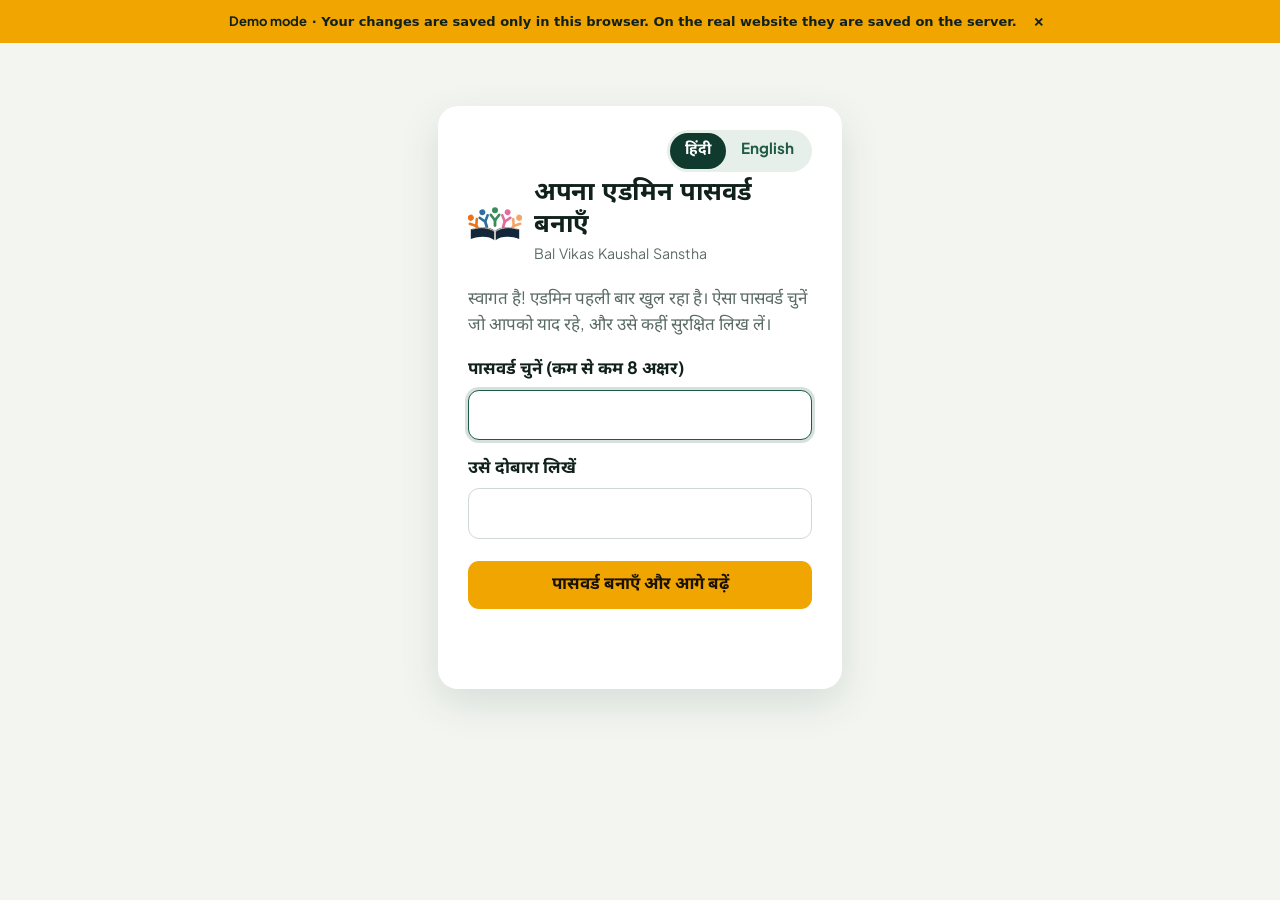
==== admin/index.html @ 6372e52e "Replace site with full Bal Vikas Kaushal Sanstha website" ====
<!DOCTYPE html>
<html lang="en">
<head><script src="../assets/js/demo-api.js"></script>
<meta charset="UTF-8"><meta name="viewport" content="width=device-width,initial-scale=1">
<meta name="robots" content="noindex,nofollow">
<title>Website admin | Bal Vikas Kaushal Sanstha</title>
<link rel="icon" href="../favicon.ico">
<link rel="stylesheet" href="admin.css">
</head>
<body>
<div id="app"><p class="boot">Loading the admin panel...</p></div>
<noscript><p class="boot">Please turn on JavaScript to use the admin panel.</p></noscript>
<script src="lang-hi.js"></script>
<script src="admin.js"></script>
</body>
</html>
---- admin/admin.css ----
@font-face{font-family:"Plus Jakarta Sans";src:url(../assets/fonts/plus-jakarta-sans-latin-wght-normal.woff2) format("woff2");font-weight:200 800;font-display:swap}
@font-face{font-family:"Noto Sans Devanagari";src:url(../assets/fonts/noto-sans-devanagari-devanagari-wght-normal.woff2) format("woff2");font-weight:100 900;font-display:swap}
:root{--ink:#10201A;--muted:#5b6b64;--bg:#F3F5F1;--card:#fff;--line:#dfe5df;--g:#0F3A2D;--g2:#1F5A47;--g3:#E6EFE9;--o:#F0A500;--od:#8A5700;--red:#B3261E;--ok:#1B6B3A;--r:14px}
*{box-sizing:border-box}
html{-webkit-text-size-adjust:100%}
body{margin:0;font:17px/1.55 "Plus Jakarta Sans","Noto Sans Devanagari",system-ui,sans-serif;background:var(--bg);color:var(--ink)}
:lang(hi),.hi-in{font-family:"Noto Sans Devanagari","Plus Jakarta Sans",sans-serif}
h1,h2,h3{margin:0;line-height:1.25;letter-spacing:-.01em}
h1{font-size:1.6rem}h2{font-size:1.2rem}h3{font-size:1.02rem}
a{color:var(--g2)}
button{font:inherit;cursor:pointer}
.boot{padding:60px 20px;text-align:center;color:var(--muted)}
/* buttons */
.btn{display:inline-flex;align-items:center;justify-content:center;gap:8px;border:0;border-radius:11px;padding:11px 18px;font-weight:700;background:var(--ink);color:#fff;text-decoration:none;min-height:44px;transition:transform .15s,background .15s}
.btn:hover{background:#000}.btn:active{transform:translateY(1px)}
.btn.pri{background:var(--o);color:#1a1200}.btn.pri:hover{background:#ffb81f}
.btn.line{background:#fff;color:var(--ink);border:1.5px solid var(--line)}.btn.line:hover{background:var(--g3)}
.btn.danger{background:#fff;color:var(--red);border:1.5px solid #f0c9c6}.btn.danger:hover{background:#fdeceb}
.btn.sm{padding:7px 12px;min-height:36px;font-size:.9rem;border-radius:9px}
.btn[disabled]{opacity:.5;pointer-events:none}
:focus-visible{outline:3px solid var(--o);outline-offset:2px}
/* login */
.auth{max-width:440px;margin:7vh auto;padding:0 18px}
.auth .box{background:var(--card);border-radius:20px;padding:30px;box-shadow:0 14px 40px rgba(15,58,45,.12)}
.auth .logo{display:flex;align-items:center;gap:12px;margin-bottom:18px}.auth .logo img{width:54px;height:54px}
.auth p{color:var(--muted);margin:8px 0 18px}
/* shell */
.shell{display:grid;grid-template-columns:260px 1fr;min-height:100vh}
.side{background:var(--g);color:#fff;padding:18px 14px;position:sticky;top:0;height:100vh;overflow:auto}
.side .brand{display:flex;align-items:center;gap:10px;padding:4px 8px 16px;border-bottom:1px solid rgba(255,255,255,.14);margin-bottom:12px}
.side .brand img{width:42px;height:42px;background:#fff;border-radius:10px;padding:3px}
.side .brand b{font-size:.95rem;line-height:1.2}.side .brand small{display:block;opacity:.7;font-weight:500}
.side nav a{display:flex;align-items:center;gap:11px;padding:11px 12px;border-radius:11px;color:#dbe8e1;text-decoration:none;font-weight:600;margin-bottom:2px}
.side nav a:hover{background:rgba(255,255,255,.08)}
.side nav a.on{background:#fff;color:var(--g)}
.side nav .grp{font-size:.72rem;letter-spacing:.12em;text-transform:uppercase;color:#9fbcae;margin:16px 10px 6px;font-weight:700}
.side nav svg{width:20px;height:20px;flex:none}
.side .foot{margin-top:18px;padding:12px 8px 0;border-top:1px solid rgba(255,255,255,.14);display:grid;gap:8px}
.side .foot a,.side .foot button{color:#dbe8e1;background:none;border:0;text-align:left;padding:8px 6px;font-weight:600;text-decoration:none;border-radius:8px}
.side .foot a:hover,.side .foot button:hover{background:rgba(255,255,255,.08)}
.main{padding:28px clamp(16px,3vw,40px) 80px;max-width:1100px;width:100%}
.top{display:none}
.pagehead{display:flex;justify-content:space-between;align-items:flex-start;gap:16px;flex-wrap:wrap;margin-bottom:20px}
.pagehead p{margin:6px 0 0;color:var(--muted);max-width:62ch}
.card{background:var(--card);border:1px solid var(--line);border-radius:var(--r);padding:20px;margin-bottom:18px}
.card h2{margin-bottom:4px}.card>p.sub{margin:0 0 16px;color:var(--muted)}
.note{background:#FFF7E0;border:1px solid #f1d98a;color:#5b4300;border-radius:12px;padding:12px 14px;margin:0 0 16px;font-size:.94rem}
.note.info{background:var(--g3);border-color:#c5dccf;color:#14412f}
.note.bad{background:#fdeceb;border-color:#f0c9c6;color:#7c1b15}
.tabs{display:flex;gap:6px;margin:0 0 18px;flex-wrap:wrap}
.tabs button{border:1.5px solid var(--line);background:#fff;border-radius:999px;padding:8px 16px;font-weight:700;color:var(--muted)}
.tabs button.on{background:var(--g);border-color:var(--g);color:#fff}
/* dashboard */
.stats{display:grid;grid-template-columns:repeat(auto-fit,minmax(210px,1fr));gap:14px;margin-bottom:18px}
.stat{background:#fff;border:1px solid var(--line);border-radius:var(--r);padding:18px}
.stat small{display:block;color:var(--muted);font-weight:600}
.stat b{display:block;font-size:1.9rem;margin:2px 0 10px;letter-spacing:-.02em}
.stat .acts{display:flex;gap:8px;flex-wrap:wrap}
.check{list-style:none;margin:0;padding:0}
.check li{display:flex;gap:12px;align-items:flex-start;padding:11px 0;border-top:1px solid var(--line)}
.check li:first-child{border-top:0}
.check .dot{flex:none;width:22px;height:22px;border-radius:50%;border:2px solid var(--line);margin-top:2px;display:grid;place-items:center;font-size:.8rem}
.check .done .dot{background:var(--ok);border-color:var(--ok);color:#fff}
.check .todo .dot{border-color:var(--o);background:#fff7e0}
/* lists */
.rows{display:grid;gap:10px}
.row{display:grid;grid-template-columns:auto 1fr auto;gap:14px;align-items:center;background:#fff;border:1px solid var(--line);border-radius:12px;padding:10px 12px}
.row .th{width:64px;height:64px;border-radius:10px;background:var(--g3) center/cover no-repeat;flex:none;overflow:hidden}
.row .th img{width:100%;height:100%;object-fit:cover;display:block}
.row .th.none{display:grid;place-items:center;color:#8aa597;font-size:.7rem;text-align:center}
.row .tt b{display:block;font-size:1rem}
.row .tt span{color:var(--muted);font-size:.9rem}
.row .tt .pill{display:inline-block;background:var(--g3);color:var(--g);border-radius:999px;padding:1px 10px;font-size:.78rem;font-weight:700;margin-right:6px}
.row .acts{display:flex;gap:6px;flex-wrap:wrap;justify-content:flex-end}
.empty{padding:26px;text-align:center;color:var(--muted);border:1.5px dashed var(--line);border-radius:12px;background:#fff}
.grp-h{display:flex;align-items:center;gap:10px;margin:22px 0 10px}
.grp-h:first-child{margin-top:0}
.grp-h .n{background:var(--g);color:#fff;border-radius:999px;padding:0 10px;font-size:.82rem;font-weight:700}
/* forms */
.form{display:grid;gap:16px}
.fld label.l{display:block;font-weight:700;margin-bottom:6px}
.fld .help{color:var(--muted);font-size:.88rem;margin:5px 0 0}
.fld .req{color:var(--red)}
.in,select.in,textarea.in{width:100%;border:1.5px solid #cfd9d1;border-radius:11px;padding:11px 13px;font:inherit;background:#fff;color:var(--ink);min-height:46px}
textarea.in{min-height:92px;resize:vertical;line-height:1.5}
.in:focus{outline:none;border-color:var(--g2);box-shadow:0 0 0 3px rgba(31,90,71,.18)}
.in.err{border-color:var(--red)}
.bi{display:grid;grid-template-columns:1fr 1fr;gap:10px}
.bi .lg{display:block;font-size:.78rem;font-weight:700;color:var(--muted);margin-bottom:3px;text-transform:uppercase;letter-spacing:.06em}
.two{display:grid;grid-template-columns:1fr 1fr;gap:14px}
.three{display:grid;grid-template-columns:repeat(3,1fr);gap:14px}
.switch{display:flex;gap:12px;align-items:flex-start;padding:12px 14px;border:1.5px solid var(--line);border-radius:12px;background:#fff;cursor:pointer}
.switch input{width:22px;height:22px;margin-top:2px;accent-color:var(--g2);flex:none}
.switch b{display:block}.switch span{color:var(--muted);font-size:.9rem}
.photo-pick{display:flex;gap:14px;align-items:center;flex-wrap:wrap}
.photo-pick .pv{width:120px;height:84px;border-radius:12px;background:var(--g3);overflow:hidden;display:grid;place-items:center;color:#7d9a8b;font-size:.8rem;text-align:center;flex:none}
.photo-pick .pv img{width:100%;height:100%;object-fit:cover}
.helps{display:grid;gap:10px}
.helps .h{display:grid;grid-template-columns:1fr auto;gap:8px;align-items:end;padding:10px;border:1px solid var(--line);border-radius:12px;background:#fafcfa}
.savebar{position:sticky;bottom:0;background:linear-gradient(transparent,var(--bg) 30%);padding:18px 0 4px;margin-top:10px;display:flex;gap:10px;flex-wrap:wrap}
/* modal */
.ov{position:fixed;inset:0;background:rgba(10,24,18,.55);z-index:50;display:grid;place-items:start center;padding:4vh 14px;overflow:auto}
.dlg{background:#fff;border-radius:18px;width:min(720px,100%);box-shadow:0 30px 80px rgba(0,0,0,.35)}
.dlg.wide{width:min(900px,100%)}
.dlg header{display:flex;justify-content:space-between;align-items:center;gap:12px;padding:16px 20px;border-bottom:1px solid var(--line);position:sticky;top:0;background:#fff;border-radius:18px 18px 0 0;z-index:2}
.dlg .bd{padding:20px}
.dlg footer{display:flex;justify-content:flex-end;gap:10px;flex-wrap:wrap;padding:14px 20px;border-top:1px solid var(--line);position:sticky;bottom:0;background:#fff;border-radius:0 0 18px 18px}
.x{border:0;background:var(--g3);width:38px;height:38px;border-radius:50%;font-size:1.2rem;line-height:1}
/* photo grid */
.pgrid{display:grid;grid-template-columns:repeat(auto-fill,minmax(130px,1fr));gap:10px}
.pgrid .p{position:relative;border:2px solid transparent;border-radius:12px;overflow:hidden;background:var(--g3);aspect-ratio:4/3;padding:0;cursor:pointer}
.pgrid .p:hover,.pgrid .p.on{border-color:var(--o)}
.pgrid .p img{width:100%;height:100%;object-fit:cover;display:block}
.pgrid .p span{position:absolute;left:0;right:0;bottom:0;background:rgba(0,0,0,.6);color:#fff;font-size:.72rem;padding:3px 6px;text-align:left}
.pgrid .cell{display:grid;gap:6px}
.drop{border:2px dashed #b8cbbf;border-radius:14px;padding:22px;text-align:center;background:#fafcfa;color:var(--muted)}
.drop.over{background:var(--g3);border-color:var(--g2)}
/* texts */
.trow{background:#fff;border:1px solid var(--line);border-radius:12px;padding:12px;margin-bottom:10px}
.trow.ed{border-color:var(--o);background:#fffcf2}
.trow .meta{display:flex;justify-content:space-between;gap:10px;color:var(--muted);font-size:.8rem;margin-bottom:6px}
.trow textarea{min-height:56px}
.toolbar{display:flex;gap:10px;flex-wrap:wrap;margin-bottom:14px;align-items:center}
.toolbar .in{max-width:340px}
/* toast */
#toast{position:fixed;left:50%;bottom:22px;transform:translate(-50%,20px);background:var(--ink);color:#fff;padding:12px 18px;border-radius:12px;opacity:0;pointer-events:none;transition:.25s;z-index:99;max-width:92vw;font-weight:600}
#toast.show{opacity:1;transform:translate(-50%,0)}
#toast.bad{background:var(--red)}
.kv{display:grid;grid-template-columns:auto 1fr;gap:6px 14px;margin:0}.kv dt{color:var(--muted)}.kv dd{margin:0;font-weight:600}
.tag-ok{color:var(--ok);font-weight:700}.tag-bad{color:var(--red);font-weight:700}
table.t{width:100%;border-collapse:collapse}table.t td,table.t th{padding:9px 6px;border-top:1px solid var(--line);text-align:left}
@media(max-width:860px){
 .shell{display:block}
 .side{position:fixed;left:0;top:0;bottom:0;width:272px;height:auto;z-index:40;transform:translateX(-102%);transition:transform .25s}
 .side.open{transform:none;box-shadow:0 0 0 100vmax rgba(10,24,18,.5)}
 .top{display:flex;align-items:center;gap:12px;background:var(--g);color:#fff;padding:10px 14px;position:sticky;top:0;z-index:30}
 .top button{background:rgba(255,255,255,.14);border:0;color:#fff;width:42px;height:42px;border-radius:11px;font-size:1.3rem}
 .main{padding-top:20px}
 .row{grid-template-columns:auto 1fr}.row .acts{grid-column:1/-1;justify-content:flex-start}
 .bi,.two,.three{grid-template-columns:1fr}
}

/* v9: simple start screen, language switch, folded menu */
.tiles{display:grid;grid-template-columns:repeat(3,1fr);gap:14px;margin:0 0 24px}
.tile{display:flex;flex-direction:column;align-items:flex-start;gap:6px;text-align:left;background:#fff;border:1.5px solid var(--line);border-radius:16px;padding:18px;min-height:156px;color:var(--ink);transition:border-color .15s,box-shadow .15s,transform .15s}
.tile:hover,.tile:focus-visible{border-color:var(--g2);box-shadow:0 8px 22px rgba(15,58,45,.12);transform:translateY(-1px)}
.tile .ti{width:46px;height:46px;border-radius:13px;background:var(--g3);color:var(--g);display:grid;place-items:center;margin-bottom:4px}
.tile .ti svg{width:25px;height:25px}
.tile b{font-size:1.1rem;line-height:1.3}
.tile small{color:var(--muted);font-size:.95rem;line-height:1.45}
.tile .go{margin-top:auto;padding-top:6px;font-weight:700;color:var(--g2)}
.tile.big{background:var(--g);border-color:var(--g);color:#fff}
.tile.big .ti{background:rgba(255,255,255,.16);color:#fff}
.tile.big small{color:#cfe3d8}.tile.big .go{color:#FFC94D}
.lang{display:inline-flex;background:rgba(255,255,255,.14);border-radius:999px;padding:3px;width:max-content}
.lang button{border:0;background:transparent;color:#e4efe9;padding:6px 15px;border-radius:999px;font-weight:700;min-height:36px;font-size:.95rem}
.lang button.on{background:#fff;color:var(--g)}
.box .lang{background:var(--g3)}.box .lang button{color:var(--g2)}.box .lang button.on{background:var(--g);color:#fff}
.top .lang{margin-left:auto}
.side nav details.more{margin-top:10px;border-top:1px solid rgba(255,255,255,.14);padding-top:6px}
.side nav details.more summary{cursor:pointer;list-style:none;font-size:.78rem;letter-spacing:.1em;text-transform:uppercase;color:#bcd3c6;margin:8px 10px 6px;font-weight:700;display:flex;justify-content:space-between;align-items:center}
.side nav details.more summary::-webkit-details-marker{display:none}
.side nav details.more summary::after{content:"+";font-size:1.2rem;line-height:1}
.side nav details.more[open] summary::after{content:"\2212"}
:lang(hi) .side nav .grp,:lang(hi) .side nav details.more summary{letter-spacing:0;text-transform:none;font-size:.9rem}
@media(max-width:860px){.tiles{grid-template-columns:1fr 1fr}}
@media(max-width:520px){.tiles{grid-template-columns:1fr}.tile{min-height:0}}
.top .lang button{width:auto;height:auto;min-height:34px;padding:6px 12px;font-size:.9rem;background:transparent;color:#e4efe9;border-radius:999px}
.top .lang button.on{background:#fff;color:var(--g)}

/* v10: monthly plans editor */
.plan{display:grid;grid-template-columns:150px 1fr auto;gap:12px;align-items:end;margin-bottom:12px}
.plan .amt{display:flex;flex-direction:column;gap:4px;font-weight:700;font-size:.85rem}
.plan .bi{display:grid;grid-template-columns:1fr 1fr;gap:8px}
.plan input{width:100%;padding:10px 12px;border:1.5px solid #c9d1c9;border-radius:10px;font:inherit}
@media (max-width:720px){.plan{grid-template-columns:1fr}.plan .bi{grid-template-columns:1fr}}

.links .lk{display:flex;gap:12px;align-items:center;justify-content:space-between;padding:12px 0;border-top:1px solid var(--line,#e6e1d6);flex-wrap:wrap}
.links .lk:first-child{border-top:0}.links .lkn{min-width:0;flex:1 1 220px}.links .lkn b{display:block}.links .lkn small{display:block;color:#6b6b6b;word-break:break-all}
.links .lka{display:flex;gap:8px;flex-wrap:wrap}
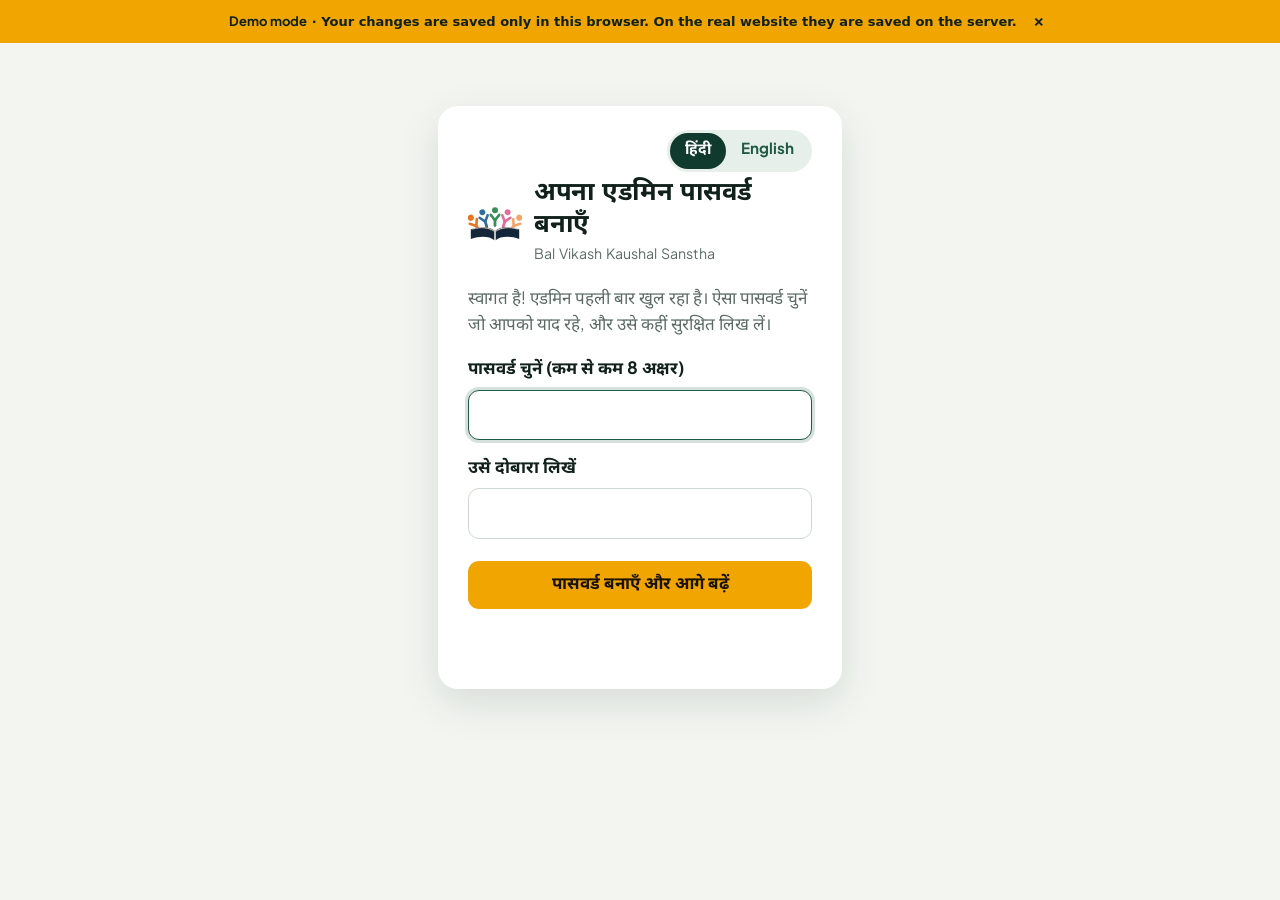
==== commit 64882497: "Update official spelling to Bal Vikash Kaushal Sanstha across site" ====
--- a/admin/index.html
+++ b/admin/index.html
@@ -3,7 +3,7 @@
 <head><script src="../assets/js/demo-api.js"></script>
 <meta charset="UTF-8"><meta name="viewport" content="width=device-width,initial-scale=1">
 <meta name="robots" content="noindex,nofollow">
-<title>Website admin | Bal Vikas Kaushal Sanstha</title>
+<title>Website admin | Bal Vikash Kaushal Sanstha</title>
 <link rel="icon" href="../favicon.ico">
 <link rel="stylesheet" href="admin.css">
 </head>
